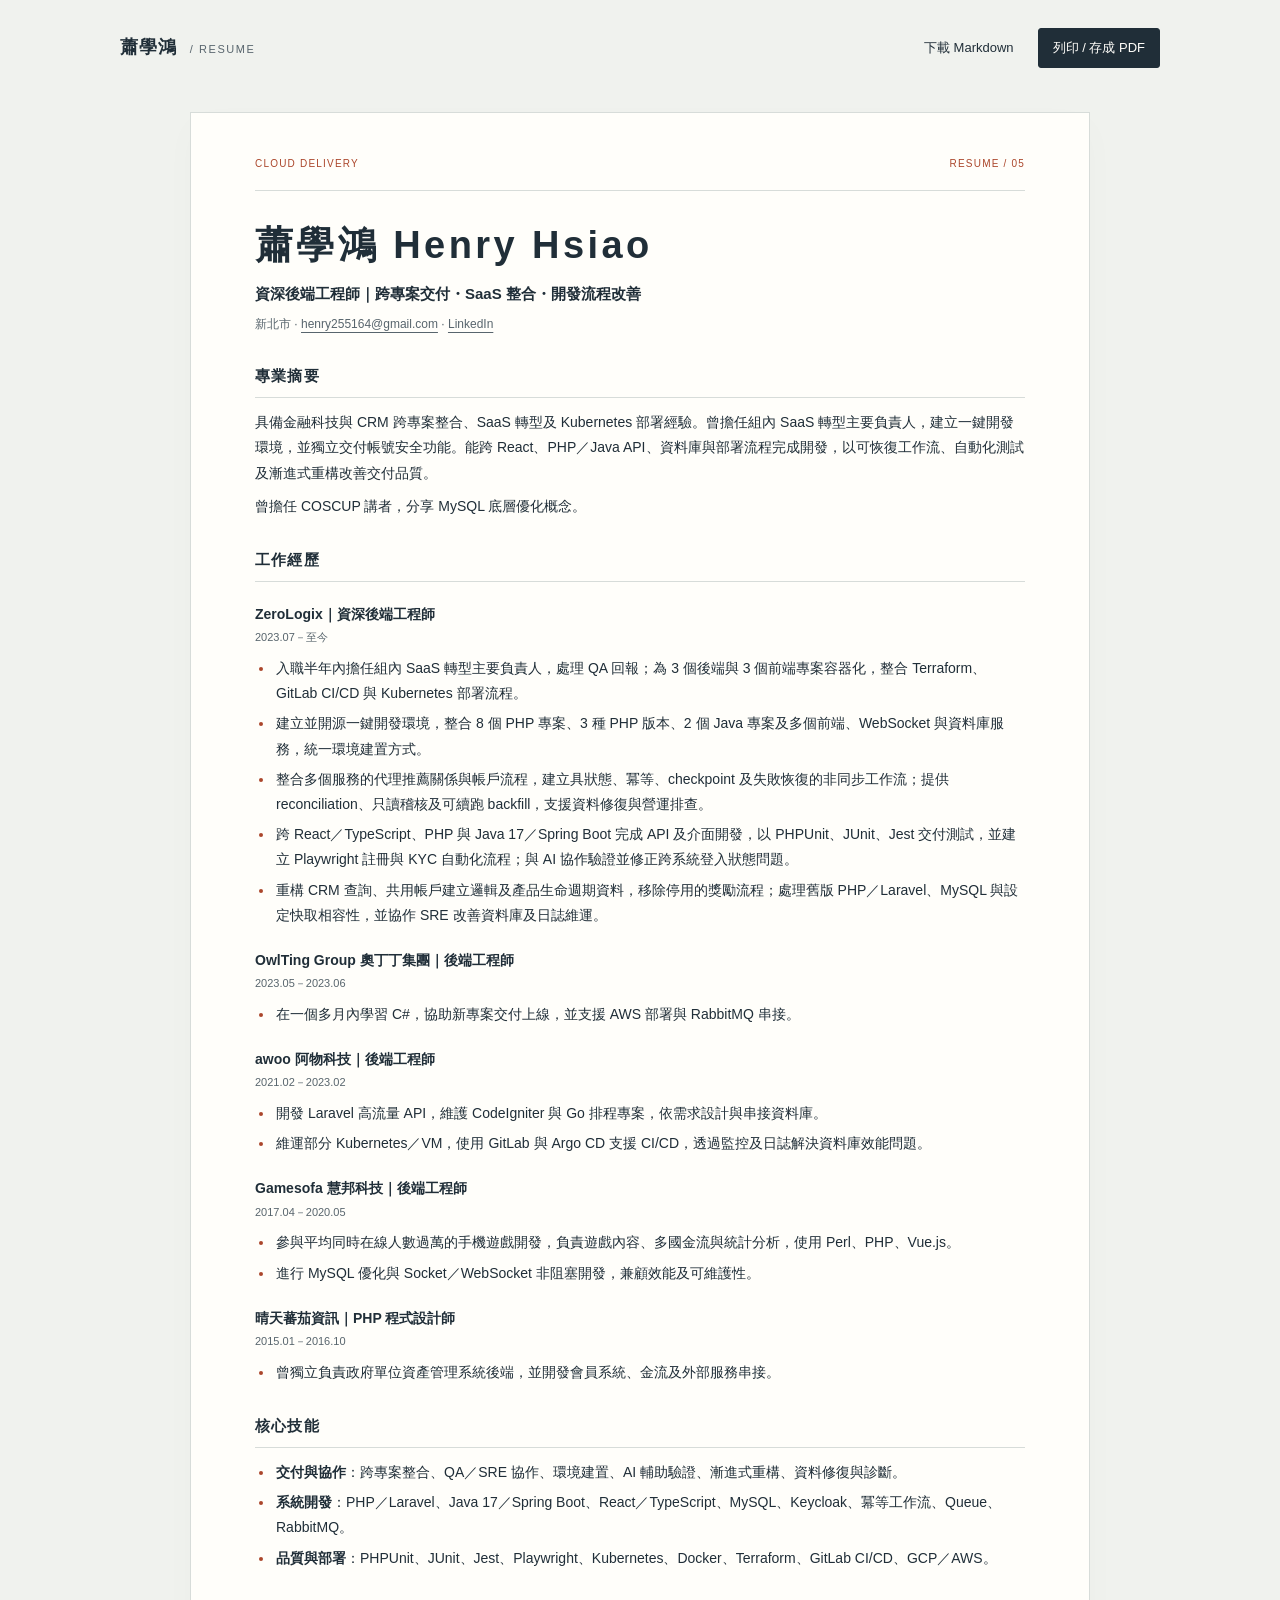
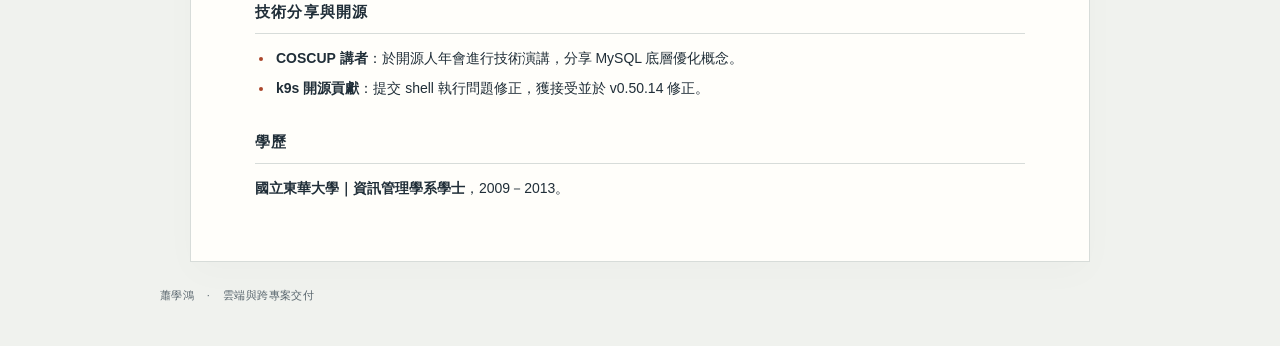
==== docs/asus-cloud-lead/index.html @ 13068ee5 "Add tailored resumes and static website" ====
<!doctype html>
<html lang="zh-Hant">
<head>
<meta charset="utf-8">
<meta name="viewport" content="width=device-width, initial-scale=1">
<meta name="description" content="Kubernetes、多專案環境整合與開發流程改善。">
<meta name="color-scheme" content="light">
<title>雲端與跨專案交付 · 蕭學鴻</title>
<link rel="stylesheet" href="../assets/style.css">
<script src="../assets/print.js" defer></script>
</head>
<body>
<a class="skip" href="#main">跳至主要內容</a>
<header class="toolbar">
<a class="brand" href="../">蕭學鴻<span> / RESUME</span></a>
<nav aria-label="履歷工具"><a href="resume.md" download="asus-cloud-lead.md">下載 Markdown</a><button type="button" data-print hidden>列印 / 存成 PDF</button></nav>
</header>
<main id="main" class="resume-shell">
<div class="edition"><span>Cloud Delivery</span><span>RESUME / 05</span></div>
<article class="resume"><h1>蕭學鴻 Henry Hsiao</h1>
<p><strong>資深後端工程師｜跨專案交付・SaaS 整合・開發流程改善</strong></p>
<p>新北市 · <a href="mailto:henry255164@gmail.com">henry255164@gmail.com</a> · <a href="https://www.linkedin.com/in/henry255164">LinkedIn</a></p>
<h2>專業摘要</h2>
<p>具備金融科技與 CRM 跨專案整合、SaaS 轉型及 Kubernetes 部署經驗。曾擔任組內 SaaS 轉型主要負責人，建立一鍵開發環境，並獨立交付帳號安全功能。能跨 React、PHP／Java API、資料庫與部署流程完成開發，以可恢復工作流、自動化測試及漸進式重構改善交付品質。</p>
<p>曾擔任 COSCUP 講者，分享 MySQL 底層優化概念。</p>
<h2>工作經歷</h2>
<h3>ZeroLogix｜資深後端工程師</h3>
<p>2023.07－至今</p>
<ul>
<li>入職半年內擔任組內 SaaS 轉型主要負責人，處理 QA 回報；為 3 個後端與 3 個前端專案容器化，整合 Terraform、GitLab CI/CD 與 Kubernetes 部署流程。</li>
<li>建立並開源一鍵開發環境，整合 8 個 PHP 專案、3 種 PHP 版本、2 個 Java 專案及多個前端、WebSocket 與資料庫服務，統一環境建置方式。</li>
<li>整合多個服務的代理推薦關係與帳戶流程，建立具狀態、冪等、checkpoint 及失敗恢復的非同步工作流；提供 reconciliation、只讀稽核及可續跑 backfill，支援資料修復與營運排查。</li>
<li>跨 React／TypeScript、PHP 與 Java 17／Spring Boot 完成 API 及介面開發，以 PHPUnit、JUnit、Jest 交付測試，並建立 Playwright 註冊與 KYC 自動化流程；與 AI 協作驗證並修正跨系統登入狀態問題。</li>
<li>重構 CRM 查詢、共用帳戶建立邏輯及產品生命週期資料，移除停用的獎勵流程；處理舊版 PHP／Laravel、MySQL 與設定快取相容性，並協作 SRE 改善資料庫及日誌維運。</li>
</ul>
<h3>OwlTing Group 奧丁丁集團｜後端工程師</h3>
<p>2023.05－2023.06</p>
<ul>
<li>在一個多月內學習 C#，協助新專案交付上線，並支援 AWS 部署與 RabbitMQ 串接。</li>
</ul>
<h3>awoo 阿物科技｜後端工程師</h3>
<p>2021.02－2023.02</p>
<ul>
<li>開發 Laravel 高流量 API，維護 CodeIgniter 與 Go 排程專案，依需求設計與串接資料庫。</li>
<li>維運部分 Kubernetes／VM，使用 GitLab 與 Argo CD 支援 CI/CD，透過監控及日誌解決資料庫效能問題。</li>
</ul>
<h3>Gamesofa 慧邦科技｜後端工程師</h3>
<p>2017.04－2020.05</p>
<ul>
<li>參與平均同時在線人數過萬的手機遊戲開發，負責遊戲內容、多國金流與統計分析，使用 Perl、PHP、Vue.js。</li>
<li>進行 MySQL 優化與 Socket／WebSocket 非阻塞開發，兼顧效能及可維護性。</li>
</ul>
<h3>晴天蕃茄資訊｜PHP 程式設計師</h3>
<p>2015.01－2016.10</p>
<ul>
<li>曾獨立負責政府單位資產管理系統後端，並開發會員系統、金流及外部服務串接。</li>
</ul>
<h2>核心技能</h2>
<ul>
<li><strong>交付與協作</strong>：跨專案整合、QA／SRE 協作、環境建置、AI 輔助驗證、漸進式重構、資料修復與診斷。</li>
<li><strong>系統開發</strong>：PHP／Laravel、Java 17／Spring Boot、React／TypeScript、MySQL、Keycloak、冪等工作流、Queue、RabbitMQ。</li>
<li><strong>品質與部署</strong>：PHPUnit、JUnit、Jest、Playwright、Kubernetes、Docker、Terraform、GitLab CI/CD、GCP／AWS。</li>
</ul>
<h2>技術分享與開源</h2>
<ul>
<li><strong>COSCUP 講者</strong>：於開源人年會進行技術演講，分享 MySQL 底層優化概念。</li>
<li><strong>k9s 開源貢獻</strong>：提交 shell 執行問題修正，獲接受並於 v0.50.14 修正。</li>
</ul>
<h2>學歷</h2>
<p><strong>國立東華大學｜資訊管理學系學士</strong>，2009－2013。</p></article>
</main>
<footer class="footer">蕭學鴻 <span>·</span> 雲端與跨專案交付</footer>
</body>
</html>
---- docs/assets/style.css ----
:root{--paper:#fffefa;--ink:#202e38;--muted:#58656d;--line:#d7dcd9;--accent:#ab462b;--bg:#f0f2ee}
*{box-sizing:border-box}body{margin:0;background:var(--bg);color:var(--ink);font-family:-apple-system,BlinkMacSystemFont,"Noto Sans TC","PingFang TC","Microsoft JhengHei",sans-serif;line-height:1.75;-webkit-font-smoothing:antialiased}a{color:inherit;text-underline-offset:4px}button{font:inherit;cursor:pointer}a:focus-visible,button:focus-visible{outline:3px solid var(--accent);outline-offset:5px}.skip{position:absolute;top:-100px;left:12px;z-index:5;background:white;padding:8px}.skip:focus{top:10px}.toolbar{max-width:1120px;margin:auto;min-height:96px;padding:20px 40px;display:flex;align-items:center;justify-content:space-between;gap:20px}.brand{text-decoration:none;font-weight:750;font-size:18px;letter-spacing:.06em}.brand span{font-size:11px;font-weight:500;color:var(--muted);margin-left:8px;letter-spacing:.14em}nav{display:flex;align-items:center;gap:24px;font-size:13px}nav a{text-decoration:none}nav button{border:1px solid var(--ink);border-radius:3px;padding:8px 14px;background:var(--ink);color:var(--paper)}nav a:hover{color:var(--accent)}.home{max-width:1040px;margin:0 auto;padding:36px 40px 60px}.eyebrow{color:var(--accent);font-size:11px;letter-spacing:.12em;font-weight:700}.hero{padding:25px 0 64px}.hero h1{font-size:clamp(34px,5vw,58px);font-weight:650;letter-spacing:-.035em;line-height:1.4;margin:24px 0}.dot{color:var(--accent)}.intro{font-size:16px;color:var(--muted);line-height:1.95}.section-label{display:flex;align-items:center;justify-content:space-between;border-bottom:1px solid var(--ink);padding-bottom:14px}.section-label h2{font-size:15px;margin:0}.section-label span{font-size:10px;letter-spacing:.14em;color:var(--muted)}.card{display:grid;grid-template-columns:55px 1fr 35px;gap:18px;border-bottom:1px solid var(--line);padding:28px 12px;text-decoration:none;transition:background .15s}.card:hover{background:var(--paper)}.card-number{font-family:monospace;color:var(--muted);font-size:12px;padding-top:5px}.card .eyebrow{margin:0 0 4px}.card h2{font-size:23px;letter-spacing:.02em;margin:0 0 8px;font-weight:600}.card p:last-child{margin:0;color:var(--muted);font-size:14px}.arrow{font-size:23px}.footer{max-width:1040px;margin:auto;padding:24px 40px 40px;font-size:11px;color:var(--muted);letter-spacing:.04em}.footer span{padding:0 9px}.resume-shell{max-width:900px;margin:16px auto 0;background:var(--paper);border:1px solid var(--line);padding:42px 64px 52px;box-shadow:0 12px 35px #202e3805}.edition{display:flex;justify-content:space-between;gap:16px;color:var(--accent);font-size:10px;letter-spacing:.12em;text-transform:uppercase;border-bottom:1px solid var(--line);padding-bottom:17px}.resume{font-size:14px;line-height:1.8}.resume h1{font-size:38px;letter-spacing:.09em;line-height:1.4;margin:28px 0 8px}.resume h1+p{font-size:15px;margin:0}.resume h1+p+p{font-size:12px;color:var(--muted);margin:7px 0 25px;overflow-wrap:anywhere}.resume h2{font-size:15px;letter-spacing:.08em;border-bottom:1px solid var(--line);padding-bottom:8px;margin:27px 0 12px}.resume h3{font-size:14px;margin:20px 0 0}.resume h3+p{font-size:11px;color:var(--muted);margin:1px 0 5px;font-variant-numeric:tabular-nums}.resume p{margin:8px 0}.resume ul{padding-left:19px;margin:8px 0}.resume li{padding-left:2px;margin:5px 0}.resume li::marker{color:var(--accent)}
@media(max-width:650px){.toolbar{padding:18px 20px;min-height:78px;align-items:flex-start;flex-wrap:wrap;gap:12px}nav{gap:15px;font-size:12px}.home{padding:15px 22px 25px}.hero{padding:15px 0 34px}.hero h1{font-size:35px}.wide-only{display:none}.card{grid-template-columns:25px 1fr 20px;gap:12px;padding:23px 0}.card h2{font-size:20px}.card p:last-child{font-size:13px}.resume-shell{margin:8px 12px 0;padding:23px 22px 35px}.resume h1{font-size:31px}.edition{font-size:9px}.resume{font-size:14px}.footer{padding:25px 24px}.brand span{display:none}}
@media(prefers-reduced-motion:reduce){*{transition:none!important}}
@page{size:A4;margin:11mm 13mm}
@media print{body{background:white;color:#111}.toolbar,.footer,.skip,.edition{display:none}.resume-shell{margin:0;padding:0;border:0;box-shadow:none;max-width:none;background:white}.resume{font-size:9pt;line-height:1.42}.resume h1{font-size:23pt;margin:0 0 3px}.resume h1+p{font-size:10pt}.resume h1+p+p{font-size:8pt;margin:3px 0 10px}.resume h2{font-size:10pt;margin:12px 0 6px;padding-bottom:3px;break-after:avoid}.resume h3{font-size:9pt;margin:9px 0 0;break-after:avoid}.resume h3+p{font-size:8pt;margin:1px 0 3px;break-after:avoid}.resume p{margin:4px 0}.resume ul{margin:3px 0;padding-left:15px}.resume li{margin:3px 0;break-inside:avoid}.resume a{text-decoration:none}.resume p,.resume li{orphans:2;widows:2}.home{padding:0}.hero{padding:0 0 15px}}
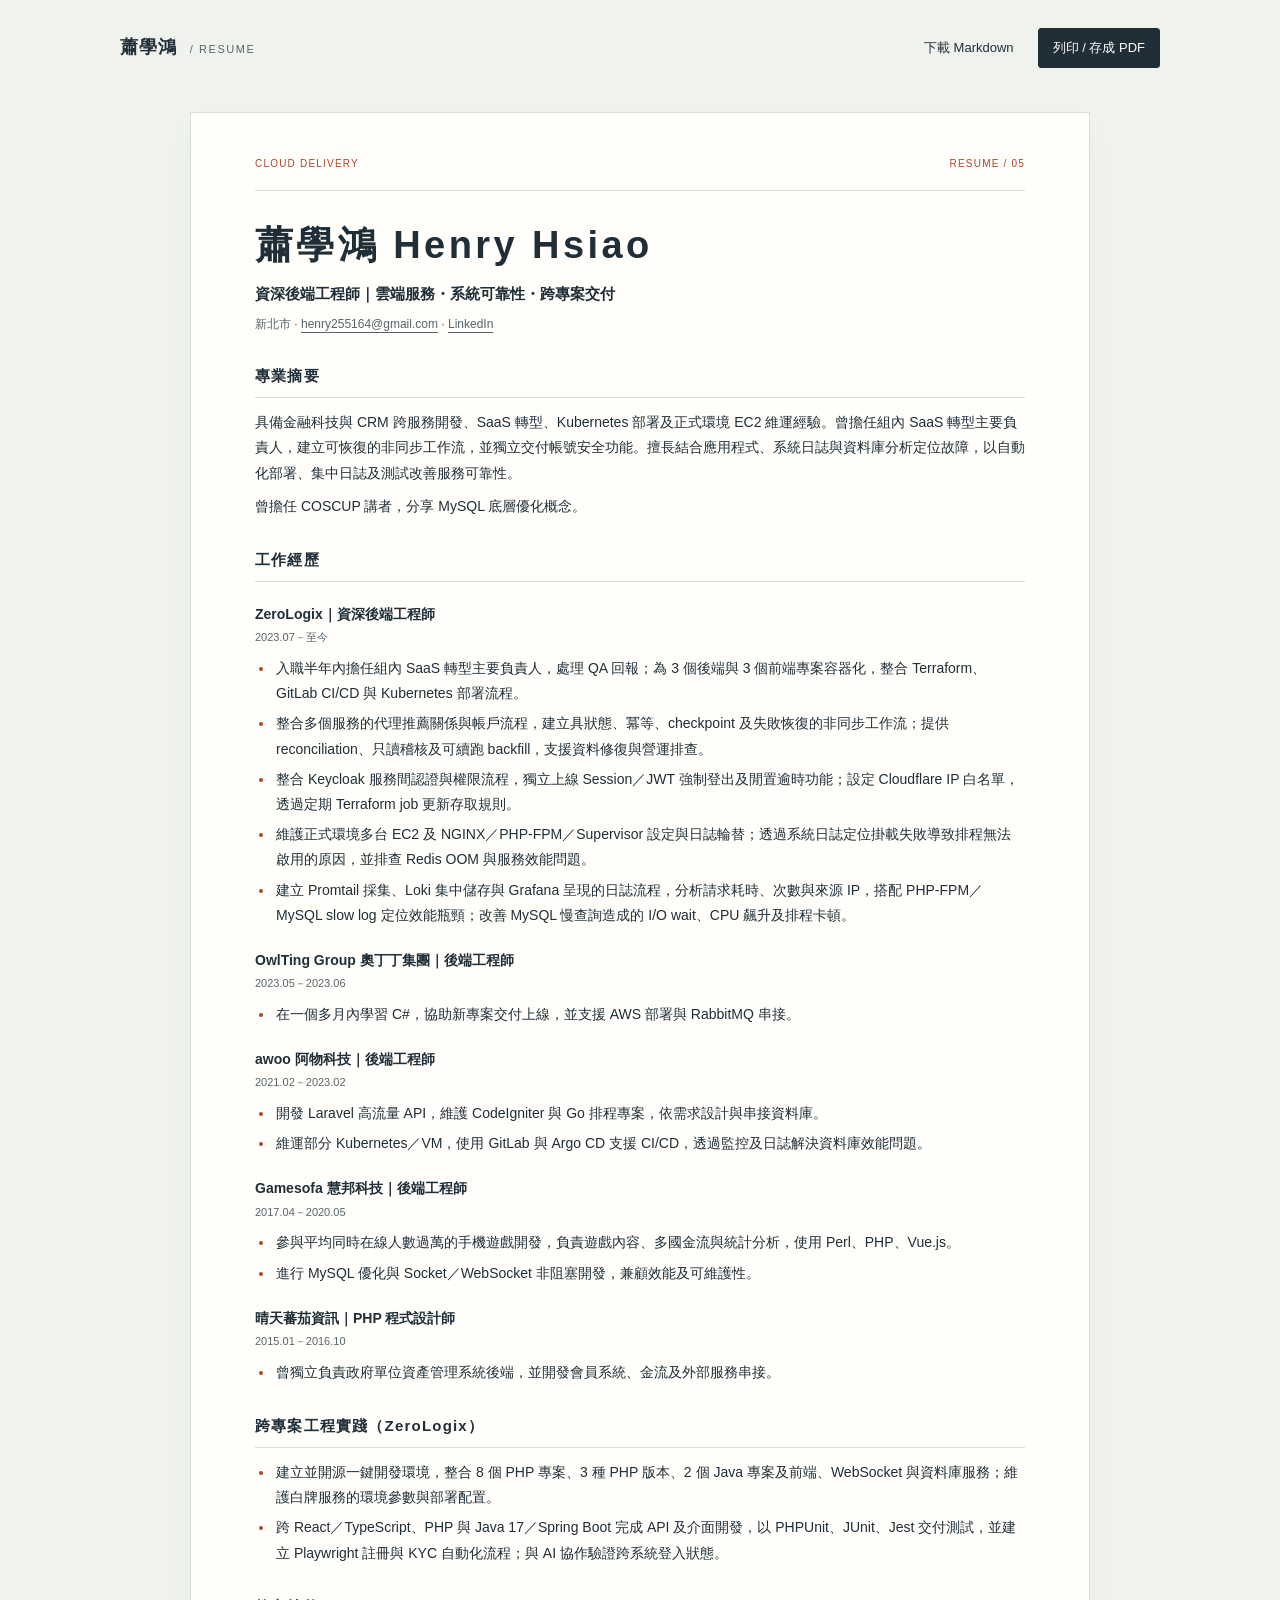
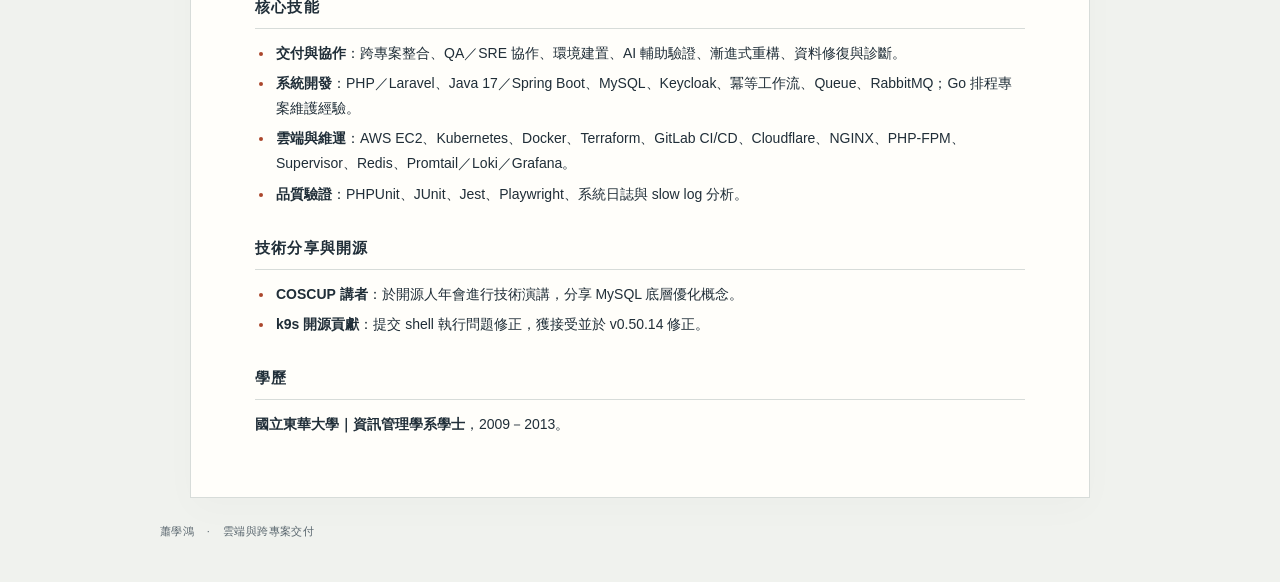
==== commit 18f4d0e9: "Refine cloud resume with production reliability experience" ====
--- a/docs/asus-cloud-lead/index.html
+++ b/docs/asus-cloud-lead/index.html
@@ -18,20 +18,20 @@
 <main id="main" class="resume-shell">
 <div class="edition"><span>Cloud Delivery</span><span>RESUME / 05</span></div>
 <article class="resume"><h1>蕭學鴻 Henry Hsiao</h1>
-<p><strong>資深後端工程師｜跨專案交付・SaaS 整合・開發流程改善</strong></p>
+<p><strong>資深後端工程師｜雲端服務・系統可靠性・跨專案交付</strong></p>
 <p>新北市 · <a href="mailto:henry255164@gmail.com">henry255164@gmail.com</a> · <a href="https://www.linkedin.com/in/henry255164">LinkedIn</a></p>
 <h2>專業摘要</h2>
-<p>具備金融科技與 CRM 跨專案整合、SaaS 轉型及 Kubernetes 部署經驗。曾擔任組內 SaaS 轉型主要負責人，建立一鍵開發環境，並獨立交付帳號安全功能。能跨 React、PHP／Java API、資料庫與部署流程完成開發，以可恢復工作流、自動化測試及漸進式重構改善交付品質。</p>
+<p>具備金融科技與 CRM 跨服務開發、SaaS 轉型、Kubernetes 部署及正式環境 EC2 維運經驗。曾擔任組內 SaaS 轉型主要負責人，建立可恢復的非同步工作流，並獨立交付帳號安全功能。擅長結合應用程式、系統日誌與資料庫分析定位故障，以自動化部署、集中日誌及測試改善服務可靠性。</p>
 <p>曾擔任 COSCUP 講者，分享 MySQL 底層優化概念。</p>
 <h2>工作經歷</h2>
 <h3>ZeroLogix｜資深後端工程師</h3>
 <p>2023.07－至今</p>
 <ul>
 <li>入職半年內擔任組內 SaaS 轉型主要負責人，處理 QA 回報；為 3 個後端與 3 個前端專案容器化，整合 Terraform、GitLab CI/CD 與 Kubernetes 部署流程。</li>
-<li>建立並開源一鍵開發環境，整合 8 個 PHP 專案、3 種 PHP 版本、2 個 Java 專案及多個前端、WebSocket 與資料庫服務，統一環境建置方式。</li>
 <li>整合多個服務的代理推薦關係與帳戶流程，建立具狀態、冪等、checkpoint 及失敗恢復的非同步工作流；提供 reconciliation、只讀稽核及可續跑 backfill，支援資料修復與營運排查。</li>
-<li>跨 React／TypeScript、PHP 與 Java 17／Spring Boot 完成 API 及介面開發，以 PHPUnit、JUnit、Jest 交付測試，並建立 Playwright 註冊與 KYC 自動化流程；與 AI 協作驗證並修正跨系統登入狀態問題。</li>
-<li>重構 CRM 查詢、共用帳戶建立邏輯及產品生命週期資料，移除停用的獎勵流程；處理舊版 PHP／Laravel、MySQL 與設定快取相容性，並協作 SRE 改善資料庫及日誌維運。</li>
+<li>整合 Keycloak 服務間認證與權限流程，獨立上線 Session／JWT 強制登出及閒置逾時功能；設定 Cloudflare IP 白名單，透過定期 Terraform job 更新存取規則。</li>
+<li>維護正式環境多台 EC2 及 NGINX／PHP-FPM／Supervisor 設定與日誌輪替；透過系統日誌定位掛載失敗導致排程無法啟用的原因，並排查 Redis OOM 與服務效能問題。</li>
+<li>建立 Promtail 採集、Loki 集中儲存與 Grafana 呈現的日誌流程，分析請求耗時、次數與來源 IP，搭配 PHP-FPM／MySQL slow log 定位效能瓶頸；改善 MySQL 慢查詢造成的 I/O wait、CPU 飆升及排程卡頓。</li>
 </ul>
 <h3>OwlTing Group 奧丁丁集團｜後端工程師</h3>
 <p>2023.05－2023.06</p>
@@ -55,11 +55,17 @@
 <ul>
 <li>曾獨立負責政府單位資產管理系統後端，並開發會員系統、金流及外部服務串接。</li>
 </ul>
+<h2>跨專案工程實踐（ZeroLogix）</h2>
+<ul>
+<li>建立並開源一鍵開發環境，整合 8 個 PHP 專案、3 種 PHP 版本、2 個 Java 專案及前端、WebSocket 與資料庫服務；維護白牌服務的環境參數與部署配置。</li>
+<li>跨 React／TypeScript、PHP 與 Java 17／Spring Boot 完成 API 及介面開發，以 PHPUnit、JUnit、Jest 交付測試，並建立 Playwright 註冊與 KYC 自動化流程；與 AI 協作驗證跨系統登入狀態。</li>
+</ul>
 <h2>核心技能</h2>
 <ul>
 <li><strong>交付與協作</strong>：跨專案整合、QA／SRE 協作、環境建置、AI 輔助驗證、漸進式重構、資料修復與診斷。</li>
-<li><strong>系統開發</strong>：PHP／Laravel、Java 17／Spring Boot、React／TypeScript、MySQL、Keycloak、冪等工作流、Queue、RabbitMQ。</li>
-<li><strong>品質與部署</strong>：PHPUnit、JUnit、Jest、Playwright、Kubernetes、Docker、Terraform、GitLab CI/CD、GCP／AWS。</li>
+<li><strong>系統開發</strong>：PHP／Laravel、Java 17／Spring Boot、MySQL、Keycloak、冪等工作流、Queue、RabbitMQ；Go 排程專案維護經驗。</li>
+<li><strong>雲端與維運</strong>：AWS EC2、Kubernetes、Docker、Terraform、GitLab CI/CD、Cloudflare、NGINX、PHP-FPM、Supervisor、Redis、Promtail／Loki／Grafana。</li>
+<li><strong>品質驗證</strong>：PHPUnit、JUnit、Jest、Playwright、系統日誌與 slow log 分析。</li>
 </ul>
 <h2>技術分享與開源</h2>
 <ul>
